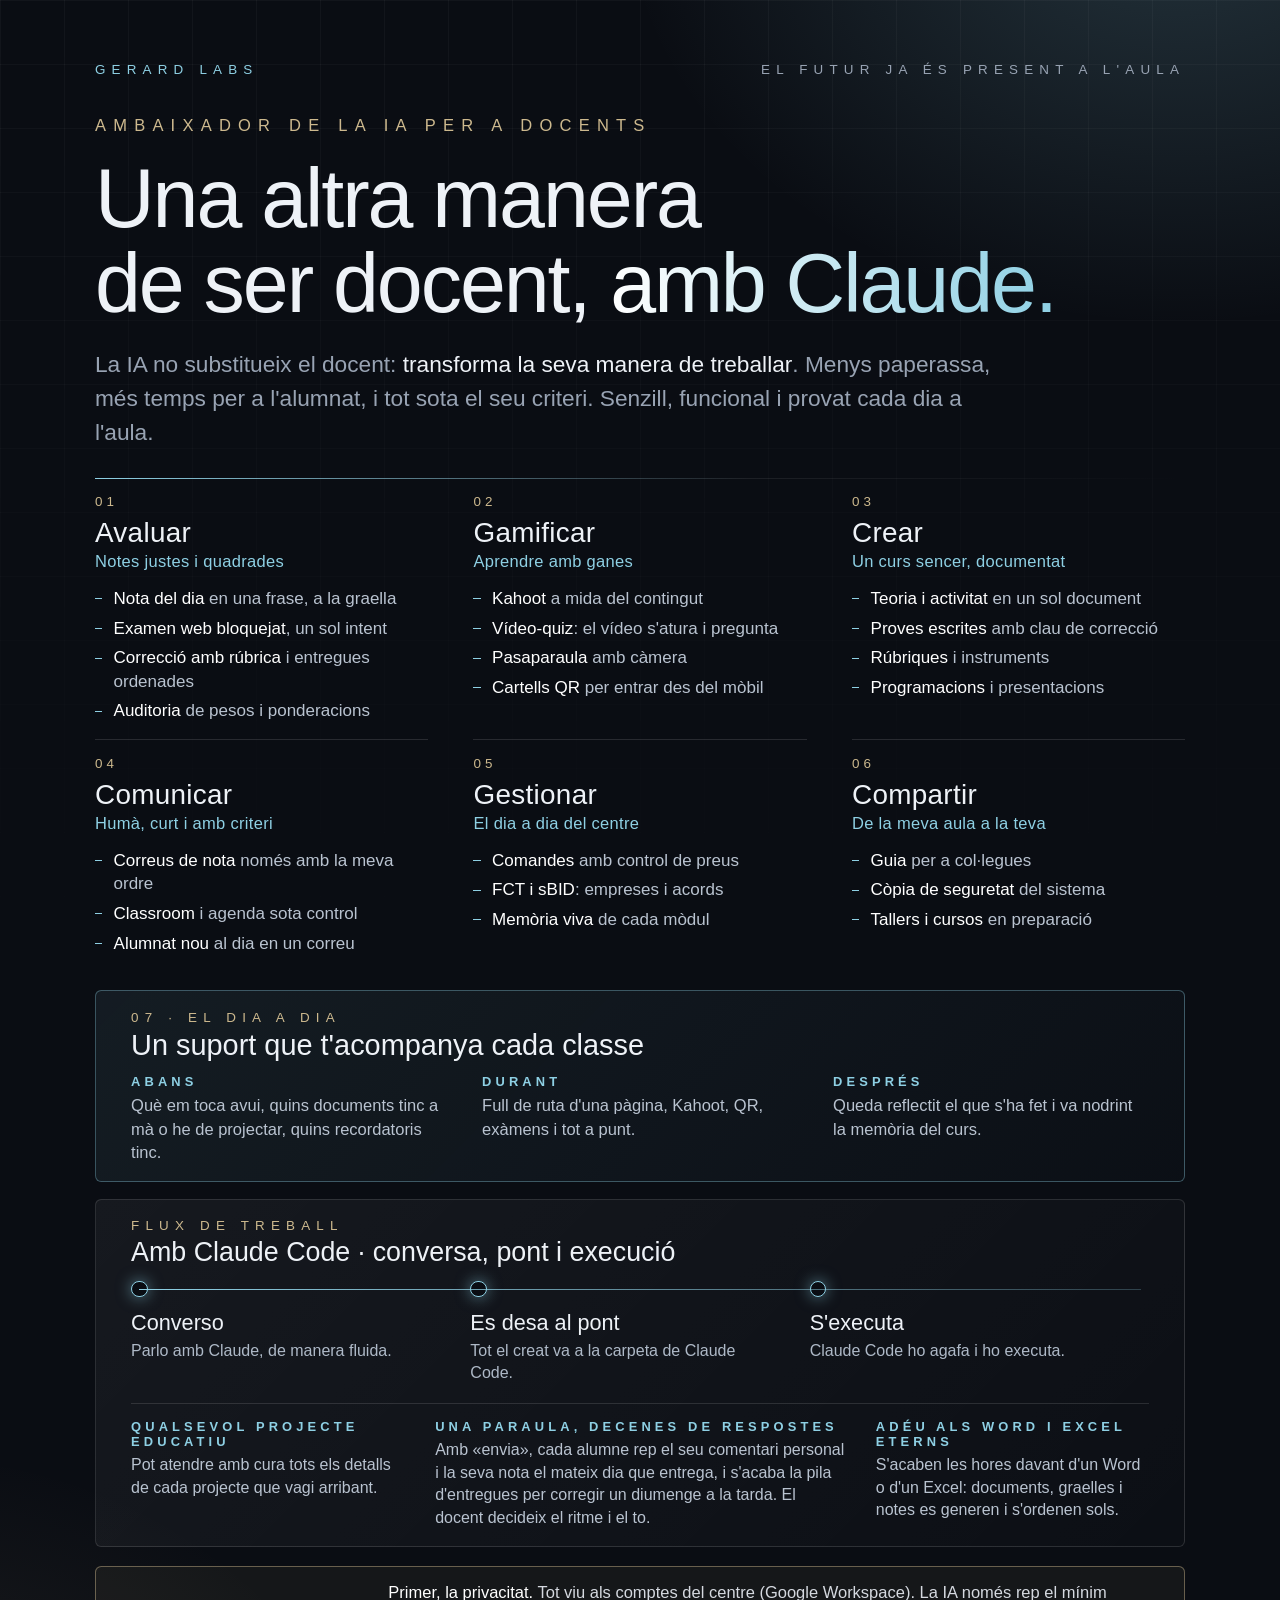
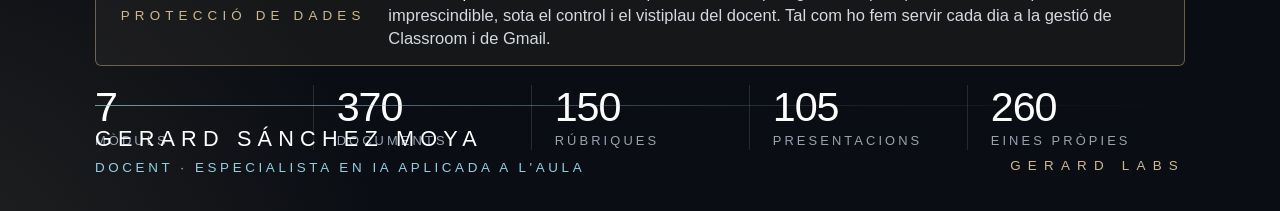
==== index.html @ bd9f5e01 "Add files via upload" ====
<!doctype html>
<html lang="ca"><head><meta charset="utf-8"><meta name="viewport" content="width=device-width,initial-scale=1">
<meta name="description" content="Eines d'IA senzilles, funcionals i provades cada dia a l'aula: avaluar, gamificar, crear i comunicar amb criteri. Gerard Sánchez Moya · Gerard Labs.">
<meta property="og:type" content="website">
<meta property="og:title" content="Una altra manera de ser docent, amb Claude">
<meta property="og:description" content="Eines d'IA senzilles, funcionals i provades cada dia a l'aula: avaluar, gamificar, crear i comunicar amb criteri. Gerard Sánchez Moya · Gerard Labs.">
<meta property="og:image" content="https://gsanch2igb.github.io/docentia/poster_preview.jpg">
<meta property="og:image:width" content="1200"><meta property="og:image:height" content="630">
<meta property="og:url" content="https://gsanch2igb.github.io/docentia/">
<meta name="twitter:card" content="summary_large_image">
<title>Gerard Labs · Una altra manera de ser docent, amb Claude</title>
<style>
@page{size:1240px 1754px;margin:0}
html{-webkit-print-color-adjust:exact;print-color-adjust:exact}
:root{--bg:#0A0D13;--ink:#EEF2F7;--muted:#98A3B3;--ice:#8ED0E4;--gold:#CDB98E;--line:rgba(255,255,255,.12)}
*{box-sizing:border-box;margin:0;padding:0}
body{width:1240px;height:1754px;overflow:hidden;position:relative;color:var(--ink);font-family:"Segoe UI Light","Segoe UI",Arial,sans-serif;font-weight:300;
background:
 radial-gradient(900px 700px at 92% -6%,rgba(142,208,228,.20),transparent 60%),
 radial-gradient(800px 700px at -8% 104%,rgba(205,185,142,.13),transparent 60%),
 var(--bg)}
.grid{position:absolute;inset:0;background-image:linear-gradient(rgba(255,255,255,.035) 1px,transparent 1px),linear-gradient(90deg,rgba(255,255,255,.035) 1px,transparent 1px);background-size:62px 62px;
 -webkit-mask-image:linear-gradient(180deg,#000 0,transparent 55%);mask-image:linear-gradient(180deg,#000 0,transparent 55%)}
.page{position:relative;padding:60px 92px 0}
.top{display:flex;justify-content:space-between;align-items:center;font-size:13px;letter-spacing:6px;text-transform:uppercase;color:var(--muted);font-weight:400}
.top span:first-child{color:var(--ice)}
.hero{margin-top:38px}
.eyebrow{font-size:16px;letter-spacing:7px;text-transform:uppercase;color:var(--gold);font-weight:400}
h1{font-size:80px;line-height:1.03;font-weight:200;letter-spacing:-2px;margin-top:20px}
h1 b{font-weight:300;background:linear-gradient(90deg,#fff,var(--ice));-webkit-background-clip:text;background-clip:text;color:transparent}
.claim{margin-top:20px;font-size:22px;color:var(--muted);max-width:900px;line-height:1.5}
.claim em{color:var(--ink);font-style:normal;font-weight:400}
.hair{height:1px;margin:28px 0 0;background:linear-gradient(90deg,var(--ice),rgba(255,255,255,.08) 60%,transparent)}
.cols{display:grid;grid-template-columns:repeat(3,1fr);column-gap:44px}
.cap{padding:15px 0 13px;border-bottom:1px solid var(--line)}
.cap .n{font-size:13px;letter-spacing:4px;color:var(--gold);font-weight:400}
.cap h2{font-size:27px;font-weight:400;margin-top:8px;letter-spacing:.3px}
.cap .l{font-size:16px;color:var(--ice);margin-top:3px;font-weight:400;letter-spacing:.3px}
.cap ul{list-style:none;margin-top:12px}
.cap li{font-size:16.5px;line-height:1.38;color:#B9C3D0;padding:3px 0 3px 18px;position:relative}
.cap li::before{content:"";position:absolute;left:0;top:14px;width:7px;height:1px;background:var(--ice)}
.cap li b{font-weight:400;color:#fff}
.day{margin-top:18px;padding:18px 34px 16px;border:1px solid rgba(142,208,228,.35);border-radius:6px;background:linear-gradient(135deg,rgba(142,208,228,.08),rgba(142,208,228,.015))}
.day .k{font-size:13px;letter-spacing:6px;text-transform:uppercase;color:var(--gold);font-weight:400}
.day h3{font-size:28px;font-weight:300;margin:4px 0 12px}
.day .row{display:grid;grid-template-columns:repeat(3,1fr);gap:34px}
.day .c b{display:block;font-size:12.5px;letter-spacing:4px;text-transform:uppercase;color:var(--ice);font-weight:600;margin-bottom:5px}
.day .c p{font-size:16px;line-height:1.42;color:#B9C3D0}
.flow{margin-top:16px;padding:18px 34px 16px;border:1px solid var(--line);border-radius:6px;background:linear-gradient(135deg,rgba(255,255,255,.05),rgba(255,255,255,.012))}
.flow .k{font-size:13px;letter-spacing:6px;text-transform:uppercase;color:var(--gold);font-weight:400}
.flow h3{font-size:26px;font-weight:300;margin:4px 0 12px}
.steps{display:grid;grid-template-columns:repeat(3,1fr);position:relative}
.steps::before{content:"";position:absolute;left:8px;right:8px;top:8px;height:1px;background:linear-gradient(90deg,var(--ice),rgba(142,208,228,.25))}
.st{padding-right:28px}
.st i{display:block;width:16px;height:16px;border-radius:50%;background:var(--bg);border:1.5px solid var(--ice);box-shadow:0 0 14px rgba(142,208,228,.6)}
.st b{display:block;font-size:21px;font-weight:400;margin:12px 0 4px}
.st p{font-size:15.5px;line-height:1.4;color:#AEB9C7}
.two{display:grid;grid-template-columns:1fr 1.5fr 1fr;gap:30px;margin-top:18px;padding-top:14px;border-top:1px solid var(--line)}.two b{display:block;font-size:12.5px;letter-spacing:4px;text-transform:uppercase;color:var(--ice);font-weight:600;margin-bottom:5px}.two p{font-size:15.5px;line-height:1.42;color:#B9C3D0}
.priv{margin-top:18px;display:flex;align-items:center;gap:22px;padding:14px 24px;border:1px solid rgba(205,185,142,.45);border-radius:6px;background:rgba(205,185,142,.06)}
.priv .k{font-size:13px;letter-spacing:5px;text-transform:uppercase;color:var(--gold);font-weight:400;white-space:nowrap}
.priv p{font-size:16px;line-height:1.4;color:#D5D9E0}.priv p b{font-weight:400;color:#fff}
.stats{display:grid;grid-template-columns:repeat(5,1fr);margin-top:18px}
.stats div{border-left:1px solid var(--line);padding:2px 0 2px 22px}
.stats div:first-child{border-left:0;padding-left:0}
.stats b{display:block;font-size:40px;font-weight:200;letter-spacing:-1px;color:#fff;line-height:1}
.stats span{display:block;margin-top:5px;font-size:12.5px;letter-spacing:3px;text-transform:uppercase;color:var(--muted);font-weight:400}
.disc{position:absolute;left:92px;right:92px;bottom:58px;text-align:center;font-size:18px;letter-spacing:1.2px;color:#C9D3DF;font-weight:300;font-style:italic;font-family:Georgia,"Times New Roman",serif}
.sig{position:absolute;left:92px;right:92px;bottom:34px;display:flex;justify-content:space-between;align-items:flex-end;padding-top:20px;border-top:1px solid transparent;border-image:linear-gradient(90deg,rgba(142,208,228,.7),rgba(255,255,255,.07) 70%,transparent) 1}
.sig .who b{display:block;font-size:21px;font-weight:300;letter-spacing:6px;text-transform:uppercase;color:#fff}
.sig .who span{display:block;margin-top:8px;font-size:13px;letter-spacing:3.5px;text-transform:uppercase;color:var(--ice);font-weight:400}
.sig .mark{font-size:13px;letter-spacing:7px;text-transform:uppercase;color:var(--gold);font-weight:400;padding-bottom:2px}
.foot{display:none;position:absolute;left:92px;right:92px;bottom:24px;display:flex;justify-content:space-between;font-size:12.5px;letter-spacing:4px;text-transform:uppercase;color:#6F7A89;font-weight:400}
@media print{h1 b{background:none !important;-webkit-text-fill-color:#BFE3F0;color:#BFE3F0}}
html{background:#0A0D13;overflow-x:hidden}
body{margin:0 auto}
/* MOBILE-RESPONSIVE */
@media (max-width:900px){
 body{width:auto;height:auto;overflow:visible}
 .page{padding:26px 22px 8px}
 .top{font-size:10px;letter-spacing:3px;flex-wrap:wrap;gap:6px}
 .hero{margin-top:26px}
 .eyebrow{font-size:11px;letter-spacing:4px}
 h1{font-size:40px;letter-spacing:-1px;margin-top:12px}
 .claim{font-size:17px;margin-top:14px}
 .hair{margin-top:22px}
 .cols{grid-template-columns:1fr}
 .cap{border-bottom:1px solid var(--line) !important;padding:18px 0 14px}
 .cap h2{font-size:24px}.cap li{font-size:16px}.cap .l{font-size:15px}
 .day,.flow{padding:18px 18px}
 .day .row{grid-template-columns:1fr;gap:14px}
 .day .c p,.st p,.two p{font-size:15px}
 .steps{grid-template-columns:1fr;gap:16px}.steps::before{display:none}
 .st{padding-right:0}
 .two{grid-template-columns:1fr;gap:16px}
 .priv{flex-direction:column;align-items:flex-start;gap:8px}
 .priv p{font-size:15px}
 .stats{grid-template-columns:repeat(2,1fr);row-gap:16px}
 .stats div:nth-child(odd){border-left:0;padding-left:0}
 .stats div:nth-child(5){grid-column:1 / -1;border-left:0;padding-left:0}
 .sig{position:static;margin:26px 22px 30px;flex-direction:column;align-items:flex-start;gap:14px}
 .sig .who b{font-size:17px;letter-spacing:4px}
 .sig .who span{font-size:11px;letter-spacing:2px}
 .disc{display:none}
}
</style></head><body>
<div class="grid"></div>
<div class="page">
  <div class="top"><span>Gerard Labs</span><span>El futur ja és present a l'aula</span></div>

  <div class="hero">
    <div class="eyebrow">Ambaixador de la IA per a docents</div>
    <h1>Una altra manera<br>de ser docent, <b>amb Claude.</b></h1>
    <div class="claim">La IA no substitueix el docent: <em>transforma la seva manera de treballar</em>. Menys paperassa, més temps per a l'alumnat, i tot sota el seu criteri. Senzill, funcional i provat cada dia a l'aula.</div>
  </div>
  <div class="hair"></div>

  <div class="cols">
    <div class="cap"><div class="n">01</div><h2>Avaluar</h2><div class="l">Notes justes i quadrades</div>
      <ul><li><b>Nota del dia</b> en una frase, a la graella</li>
      <li><b>Examen web bloquejat</b>, un sol intent</li>
      <li><b>Correcció amb rúbrica</b> i entregues ordenades</li>
      <li><b>Auditoria</b> de pesos i ponderacions</li></ul></div>
    <div class="cap"><div class="n">02</div><h2>Gamificar</h2><div class="l">Aprendre amb ganes</div>
      <ul><li><b>Kahoot</b> a mida del contingut</li>
      <li><b>Vídeo-quiz</b>: el vídeo s'atura i pregunta</li>
      <li><b>Pasaparaula</b> amb càmera</li>
      <li><b>Cartells QR</b> per entrar des del mòbil</li></ul></div>
    <div class="cap"><div class="n">03</div><h2>Crear</h2><div class="l">Un curs sencer, documentat</div>
      <ul><li><b>Teoria i activitat</b> en un sol document</li>
      <li><b>Proves escrites</b> amb clau de correcció</li>
      <li><b>Rúbriques</b> i instruments</li>
      <li><b>Programacions</b> i presentacions</li></ul></div>
    <div class="cap" style="border-bottom:0"><div class="n">04</div><h2>Comunicar</h2><div class="l">Humà, curt i amb criteri</div>
      <ul><li><b>Correus de nota</b> només amb la meva ordre</li>
      <li><b>Classroom</b> i agenda sota control</li>
      <li><b>Alumnat nou</b> al dia en un correu</li></ul></div>
    <div class="cap" style="border-bottom:0"><div class="n">05</div><h2>Gestionar</h2><div class="l">El dia a dia del centre</div>
      <ul><li><b>Comandes</b> amb control de preus</li>
      <li><b>FCT i sBID</b>: empreses i acords</li>
      <li><b>Memòria viva</b> de cada mòdul</li></ul></div>
    <div class="cap" style="border-bottom:0"><div class="n">06</div><h2>Compartir</h2><div class="l">De la meva aula a la teva</div>
      <ul><li><b>Guia</b> per a col·legues</li>
      <li><b>Còpia de seguretat</b> del sistema</li>
      <li><b>Tallers i cursos</b> en preparació</li></ul></div>
  </div>

  <div class="day">
    <div class="k">07 · El dia a dia</div>
    <h3>Un suport que t'acompanya cada classe</h3>
    <div class="row">
      <div class="c"><b>Abans</b><p>Què em toca avui, quins documents tinc a mà o he de projectar, quins recordatoris tinc.</p></div>
      <div class="c"><b>Durant</b><p>Full de ruta d'una pàgina, Kahoot, QR, exàmens i tot a punt.</p></div>
      <div class="c"><b>Després</b><p>Queda reflectit el que s'ha fet i va nodrint la memòria del curs.</p></div>
    </div>
  </div>

  <div class="flow">
    <div class="k">Flux de treball</div>
    <h3>Amb Claude Code · conversa, pont i execució</h3>
    <div class="steps">
      <div class="st"><i></i><b>Converso</b><p>Parlo amb Claude, de manera fluida.</p></div>
      <div class="st"><i></i><b>Es desa al pont</b><p>Tot el creat va a la carpeta de Claude Code.</p></div>
      <div class="st"><i></i><b>S'executa</b><p>Claude Code ho agafa i ho executa.</p></div>
    </div>
    <div class="two">
      <div><b>Qualsevol projecte educatiu</b><p>Pot atendre amb cura tots els detalls de cada projecte que vagi arribant.</p></div>
      <div><b>Una paraula, decenes de respostes</b><p>Amb «envia», cada alumne rep el seu comentari personal i la seva nota el mateix dia que entrega, i s'acaba la pila d'entregues per corregir un diumenge a la tarda. El docent decideix el ritme i el to.</p></div>
      <div><b>Adéu als Word i Excel eterns</b><p>S'acaben les hores davant d'un Word o d'un Excel: documents, graelles i notes es generen i s'ordenen sols.</p></div>
    </div>
  </div>

  <div class="priv"><span class="k">Protecció de dades</span><p><b>Primer, la privacitat.</b> Tot viu als comptes del centre (Google Workspace). La IA només rep el mínim imprescindible, sota el control i el vistiplau del docent. Tal com ho fem servir cada dia a la gestió de Classroom i de Gmail.</p></div>

  <div class="stats">
    <div><b>7</b><span>mòduls</span></div>
    <div><b>370</b><span>documents</span></div>
    <div><b>150</b><span>rúbriques</span></div>
    <div><b>105</b><span>presentacions</span></div>
    <div><b>260</b><span>eines pròpies</span></div>
  </div>
</div>
<div class="sig">
  <div class="who"><b>Gerard Sánchez Moya</b><span>Docent · Especialista en IA aplicada a l'aula</span></div>
  <div class="mark">Gerard Labs</div>
</div>
<script>
function fit(){document.documentElement.style.zoom=(window.innerWidth>=900?window.innerWidth/1240:1);}
fit();addEventListener('resize',fit);
</script>
</body></html>
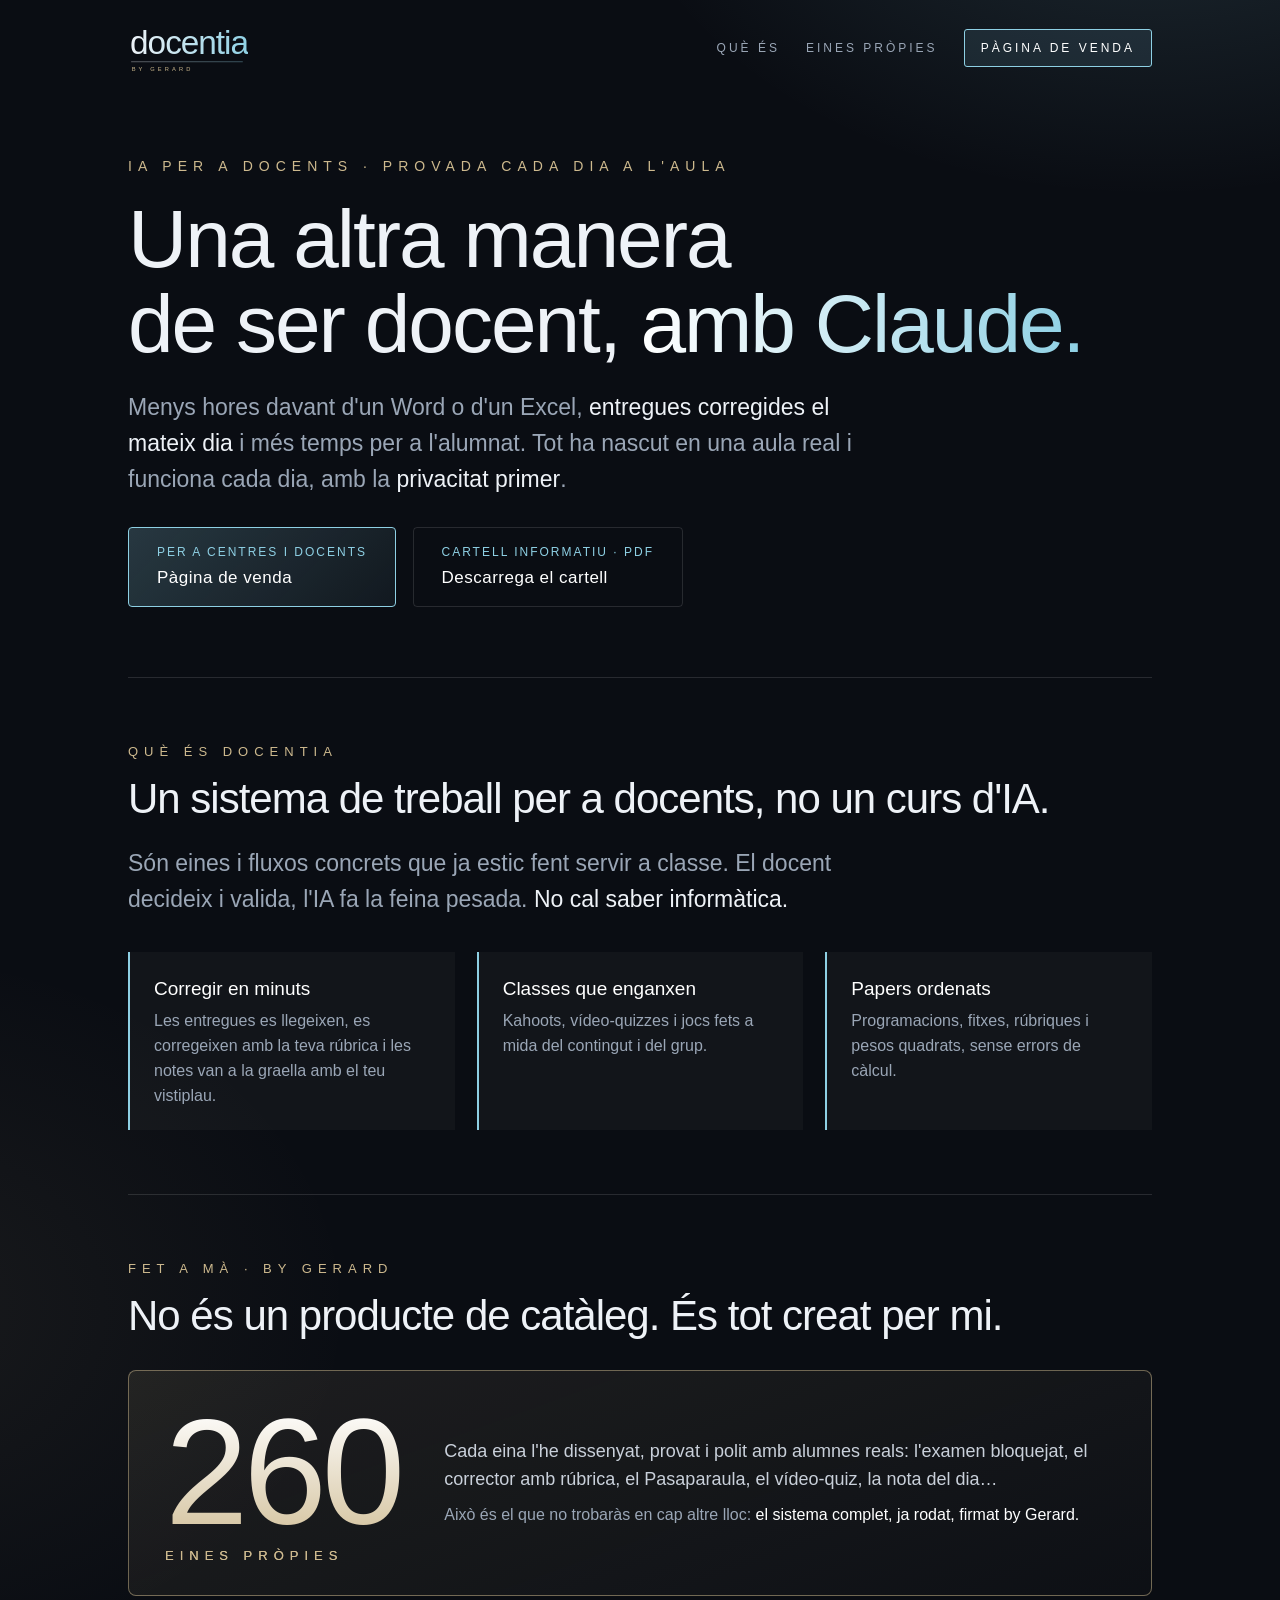
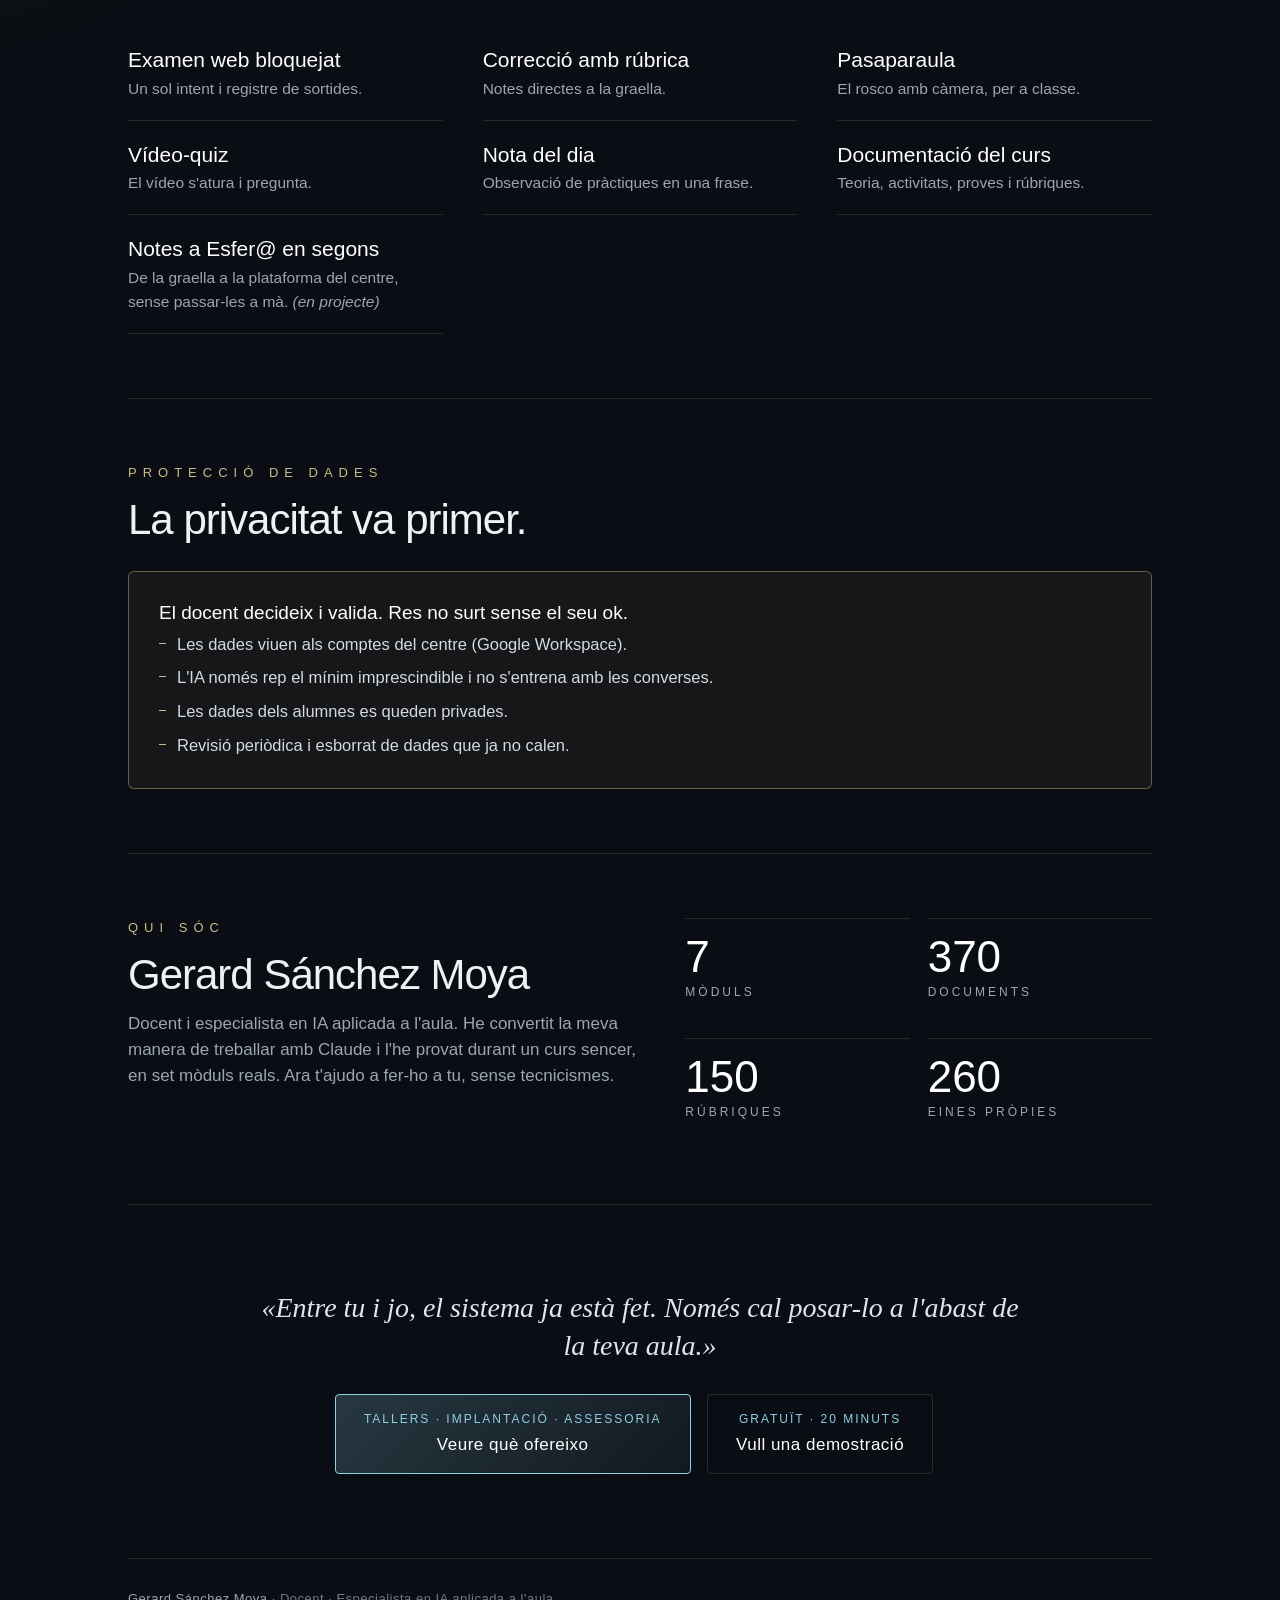
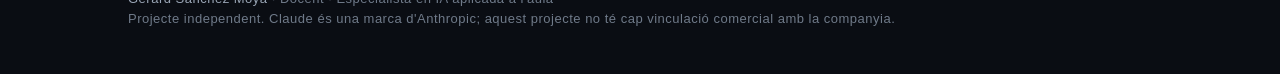
==== commit 3c5a229b: "Web Docentia: portada, pàgina de venda i cartell PDF" ====
--- a/index.html
+++ b/index.html
@@ -1,190 +1,111 @@
 <!doctype html>
-<html lang="ca"><head><meta charset="utf-8"><meta name="viewport" content="width=device-width,initial-scale=1">
-<meta name="description" content="Eines d'IA senzilles, funcionals i provades cada dia a l'aula: avaluar, gamificar, crear i comunicar amb criteri. Gerard Sánchez Moya · Gerard Labs.">
+<html lang="ca"><head><meta charset="utf-8">
+<meta name="viewport" content="width=device-width,initial-scale=1">
+<title>Docentia · Una altra manera de ser docent, amb Claude</title>
+<meta name="description" content="IA aplicada a l'aula, provada cada dia: correcció, exàmens, gamificació i documentació. Eines pròpies by Gerard.">
 <meta property="og:type" content="website">
-<meta property="og:title" content="Una altra manera de ser docent, amb Claude">
-<meta property="og:description" content="Eines d'IA senzilles, funcionals i provades cada dia a l'aula: avaluar, gamificar, crear i comunicar amb criteri. Gerard Sánchez Moya · Gerard Labs.">
+<meta property="og:title" content="Docentia · Una altra manera de ser docent, amb Claude">
+<meta property="og:description" content="IA aplicada a l'aula, provada cada dia. 260 eines pròpies by Gerard.">
 <meta property="og:image" content="https://gsanch2igb.github.io/docentia/poster_preview.jpg">
-<meta property="og:image:width" content="1200"><meta property="og:image:height" content="630">
 <meta property="og:url" content="https://gsanch2igb.github.io/docentia/">
 <meta name="twitter:card" content="summary_large_image">
-<title>Gerard Labs · Una altra manera de ser docent, amb Claude</title>
+<link rel="icon" href="favicon.svg" type="image/svg+xml">
+<link rel="stylesheet" href="estil.css">
 <style>
-@page{size:1240px 1754px;margin:0}
-html{-webkit-print-color-adjust:exact;print-color-adjust:exact}
-:root{--bg:#0A0D13;--ink:#EEF2F7;--muted:#98A3B3;--ice:#8ED0E4;--gold:#CDB98E;--line:rgba(255,255,255,.12)}
-*{box-sizing:border-box;margin:0;padding:0}
-body{width:1240px;height:1754px;overflow:hidden;position:relative;color:var(--ink);font-family:"Segoe UI Light","Segoe UI",Arial,sans-serif;font-weight:300;
-background:
- radial-gradient(900px 700px at 92% -6%,rgba(142,208,228,.20),transparent 60%),
- radial-gradient(800px 700px at -8% 104%,rgba(205,185,142,.13),transparent 60%),
- var(--bg)}
-.grid{position:absolute;inset:0;background-image:linear-gradient(rgba(255,255,255,.035) 1px,transparent 1px),linear-gradient(90deg,rgba(255,255,255,.035) 1px,transparent 1px);background-size:62px 62px;
- -webkit-mask-image:linear-gradient(180deg,#000 0,transparent 55%);mask-image:linear-gradient(180deg,#000 0,transparent 55%)}
-.page{position:relative;padding:60px 92px 0}
-.top{display:flex;justify-content:space-between;align-items:center;font-size:13px;letter-spacing:6px;text-transform:uppercase;color:var(--muted);font-weight:400}
-.top span:first-child{color:var(--ice)}
-.hero{margin-top:38px}
-.eyebrow{font-size:16px;letter-spacing:7px;text-transform:uppercase;color:var(--gold);font-weight:400}
-h1{font-size:80px;line-height:1.03;font-weight:200;letter-spacing:-2px;margin-top:20px}
-h1 b{font-weight:300;background:linear-gradient(90deg,#fff,var(--ice));-webkit-background-clip:text;background-clip:text;color:transparent}
-.claim{margin-top:20px;font-size:22px;color:var(--muted);max-width:900px;line-height:1.5}
-.claim em{color:var(--ink);font-style:normal;font-weight:400}
-.hair{height:1px;margin:28px 0 0;background:linear-gradient(90deg,var(--ice),rgba(255,255,255,.08) 60%,transparent)}
-.cols{display:grid;grid-template-columns:repeat(3,1fr);column-gap:44px}
-.cap{padding:15px 0 13px;border-bottom:1px solid var(--line)}
-.cap .n{font-size:13px;letter-spacing:4px;color:var(--gold);font-weight:400}
-.cap h2{font-size:27px;font-weight:400;margin-top:8px;letter-spacing:.3px}
-.cap .l{font-size:16px;color:var(--ice);margin-top:3px;font-weight:400;letter-spacing:.3px}
-.cap ul{list-style:none;margin-top:12px}
-.cap li{font-size:16.5px;line-height:1.38;color:#B9C3D0;padding:3px 0 3px 18px;position:relative}
-.cap li::before{content:"";position:absolute;left:0;top:14px;width:7px;height:1px;background:var(--ice)}
-.cap li b{font-weight:400;color:#fff}
-.day{margin-top:18px;padding:18px 34px 16px;border:1px solid rgba(142,208,228,.35);border-radius:6px;background:linear-gradient(135deg,rgba(142,208,228,.08),rgba(142,208,228,.015))}
-.day .k{font-size:13px;letter-spacing:6px;text-transform:uppercase;color:var(--gold);font-weight:400}
-.day h3{font-size:28px;font-weight:300;margin:4px 0 12px}
-.day .row{display:grid;grid-template-columns:repeat(3,1fr);gap:34px}
-.day .c b{display:block;font-size:12.5px;letter-spacing:4px;text-transform:uppercase;color:var(--ice);font-weight:600;margin-bottom:5px}
-.day .c p{font-size:16px;line-height:1.42;color:#B9C3D0}
-.flow{margin-top:16px;padding:18px 34px 16px;border:1px solid var(--line);border-radius:6px;background:linear-gradient(135deg,rgba(255,255,255,.05),rgba(255,255,255,.012))}
-.flow .k{font-size:13px;letter-spacing:6px;text-transform:uppercase;color:var(--gold);font-weight:400}
-.flow h3{font-size:26px;font-weight:300;margin:4px 0 12px}
-.steps{display:grid;grid-template-columns:repeat(3,1fr);position:relative}
-.steps::before{content:"";position:absolute;left:8px;right:8px;top:8px;height:1px;background:linear-gradient(90deg,var(--ice),rgba(142,208,228,.25))}
-.st{padding-right:28px}
-.st i{display:block;width:16px;height:16px;border-radius:50%;background:var(--bg);border:1.5px solid var(--ice);box-shadow:0 0 14px rgba(142,208,228,.6)}
-.st b{display:block;font-size:21px;font-weight:400;margin:12px 0 4px}
-.st p{font-size:15.5px;line-height:1.4;color:#AEB9C7}
-.two{display:grid;grid-template-columns:1fr 1.5fr 1fr;gap:30px;margin-top:18px;padding-top:14px;border-top:1px solid var(--line)}.two b{display:block;font-size:12.5px;letter-spacing:4px;text-transform:uppercase;color:var(--ice);font-weight:600;margin-bottom:5px}.two p{font-size:15.5px;line-height:1.42;color:#B9C3D0}
-.priv{margin-top:18px;display:flex;align-items:center;gap:22px;padding:14px 24px;border:1px solid rgba(205,185,142,.45);border-radius:6px;background:rgba(205,185,142,.06)}
-.priv .k{font-size:13px;letter-spacing:5px;text-transform:uppercase;color:var(--gold);font-weight:400;white-space:nowrap}
-.priv p{font-size:16px;line-height:1.4;color:#D5D9E0}.priv p b{font-weight:400;color:#fff}
-.stats{display:grid;grid-template-columns:repeat(5,1fr);margin-top:18px}
-.stats div{border-left:1px solid var(--line);padding:2px 0 2px 22px}
-.stats div:first-child{border-left:0;padding-left:0}
-.stats b{display:block;font-size:40px;font-weight:200;letter-spacing:-1px;color:#fff;line-height:1}
-.stats span{display:block;margin-top:5px;font-size:12.5px;letter-spacing:3px;text-transform:uppercase;color:var(--muted);font-weight:400}
-.disc{position:absolute;left:92px;right:92px;bottom:58px;text-align:center;font-size:18px;letter-spacing:1.2px;color:#C9D3DF;font-weight:300;font-style:italic;font-family:Georgia,"Times New Roman",serif}
-.sig{position:absolute;left:92px;right:92px;bottom:34px;display:flex;justify-content:space-between;align-items:flex-end;padding-top:20px;border-top:1px solid transparent;border-image:linear-gradient(90deg,rgba(142,208,228,.7),rgba(255,255,255,.07) 70%,transparent) 1}
-.sig .who b{display:block;font-size:21px;font-weight:300;letter-spacing:6px;text-transform:uppercase;color:#fff}
-.sig .who span{display:block;margin-top:8px;font-size:13px;letter-spacing:3.5px;text-transform:uppercase;color:var(--ice);font-weight:400}
-.sig .mark{font-size:13px;letter-spacing:7px;text-transform:uppercase;color:var(--gold);font-weight:400;padding-bottom:2px}
-.foot{display:none;position:absolute;left:92px;right:92px;bottom:24px;display:flex;justify-content:space-between;font-size:12.5px;letter-spacing:4px;text-transform:uppercase;color:#6F7A89;font-weight:400}
-@media print{h1 b{background:none !important;-webkit-text-fill-color:#BFE3F0;color:#BFE3F0}}
-html{background:#0A0D13;overflow-x:hidden}
-body{margin:0 auto}
-/* MOBILE-RESPONSIVE */
-@media (max-width:900px){
- body{width:auto;height:auto;overflow:visible}
- .page{padding:26px 22px 8px}
- .top{font-size:10px;letter-spacing:3px;flex-wrap:wrap;gap:6px}
- .hero{margin-top:26px}
- .eyebrow{font-size:11px;letter-spacing:4px}
- h1{font-size:40px;letter-spacing:-1px;margin-top:12px}
- .claim{font-size:17px;margin-top:14px}
- .hair{margin-top:22px}
- .cols{grid-template-columns:1fr}
- .cap{border-bottom:1px solid var(--line) !important;padding:18px 0 14px}
- .cap h2{font-size:24px}.cap li{font-size:16px}.cap .l{font-size:15px}
- .day,.flow{padding:18px 18px}
- .day .row{grid-template-columns:1fr;gap:14px}
- .day .c p,.st p,.two p{font-size:15px}
- .steps{grid-template-columns:1fr;gap:16px}.steps::before{display:none}
- .st{padding-right:0}
- .two{grid-template-columns:1fr;gap:16px}
- .priv{flex-direction:column;align-items:flex-start;gap:8px}
- .priv p{font-size:15px}
- .stats{grid-template-columns:repeat(2,1fr);row-gap:16px}
- .stats div:nth-child(odd){border-left:0;padding-left:0}
- .stats div:nth-child(5){grid-column:1 / -1;border-left:0;padding-left:0}
- .sig{position:static;margin:26px 22px 30px;flex-direction:column;align-items:flex-start;gap:14px}
- .sig .who b{font-size:17px;letter-spacing:4px}
- .sig .who span{font-size:11px;letter-spacing:2px}
- .disc{display:none}
-}
+.mark{display:inline-block;margin-top:18px;font-size:12px;letter-spacing:5px;color:var(--gold);text-transform:uppercase;border:1px solid rgba(205,185,142,.5);padding:6px 12px;border-radius:2px}
+.own{display:grid;grid-template-columns:auto 1fr;gap:44px;align-items:center;padding:34px 36px;border:1px solid rgba(205,185,142,.5);border-radius:8px;background:linear-gradient(160deg,rgba(205,185,142,.10),rgba(205,185,142,.02));margin-top:30px}
+.own .num{font-size:clamp(84px,14vw,150px);font-weight:200;line-height:.9;letter-spacing:-5px;background:linear-gradient(180deg,#fff,var(--gold));-webkit-background-clip:text;background-clip:text;color:transparent}
+.own .num small{display:block;font-size:13px;letter-spacing:6px;color:var(--gold);-webkit-text-fill-color:var(--gold);margin-top:10px;font-weight:400;text-transform:uppercase}
+.own p{color:#C9D0DA;font-size:18px}
+.own p+p{margin-top:10px;color:var(--muted);font-size:16px}
+@media(max-width:860px){.own{grid-template-columns:1fr;gap:18px;padding:26px 22px}}
 </style></head><body>
-<div class="grid"></div>
-<div class="page">
-  <div class="top"><span>Gerard Labs</span><span>El futur ja és present a l'aula</span></div>
+<div class="wrap">
+  <nav>
+    <a class="brand" href="index.html"><img src="logo.svg" alt="docentia by Gerard"></a>
+    <div class="links"><a href="#que">Què és</a><a href="#propi">Eines pròpies</a><a class="btn" href="venda.html">Pàgina de venda</a></div>
+  </nav>
 
-  <div class="hero">
-    <div class="eyebrow">Ambaixador de la IA per a docents</div>
+  <header class="hero">
+    <div class="eyebrow">IA per a docents · provada cada dia a l'aula</div>
     <h1>Una altra manera<br>de ser docent, <b>amb Claude.</b></h1>
-    <div class="claim">La IA no substitueix el docent: <em>transforma la seva manera de treballar</em>. Menys paperassa, més temps per a l'alumnat, i tot sota el seu criteri. Senzill, funcional i provat cada dia a l'aula.</div>
-  </div>
-  <div class="hair"></div>
+    <p class="lead">Menys hores davant d'un Word o d'un Excel, <em>entregues corregides el mateix dia</em> i més temps per a l'alumnat. Tot ha nascut en una aula real i funciona cada dia, amb la <em>privacitat primer</em>.</p>
+    <a class="cta" href="venda.html"><small>Per a centres i docents</small>Pàgina de venda</a>
+    <a class="cta ghost" href="cartell_docentia.pdf" download><small>Cartell informatiu · PDF</small>Descarrega el cartell</a>
+  </header>
 
-  <div class="cols">
-    <div class="cap"><div class="n">01</div><h2>Avaluar</h2><div class="l">Notes justes i quadrades</div>
-      <ul><li><b>Nota del dia</b> en una frase, a la graella</li>
-      <li><b>Examen web bloquejat</b>, un sol intent</li>
-      <li><b>Correcció amb rúbrica</b> i entregues ordenades</li>
-      <li><b>Auditoria</b> de pesos i ponderacions</li></ul></div>
-    <div class="cap"><div class="n">02</div><h2>Gamificar</h2><div class="l">Aprendre amb ganes</div>
-      <ul><li><b>Kahoot</b> a mida del contingut</li>
-      <li><b>Vídeo-quiz</b>: el vídeo s'atura i pregunta</li>
-      <li><b>Pasaparaula</b> amb càmera</li>
-      <li><b>Cartells QR</b> per entrar des del mòbil</li></ul></div>
-    <div class="cap"><div class="n">03</div><h2>Crear</h2><div class="l">Un curs sencer, documentat</div>
-      <ul><li><b>Teoria i activitat</b> en un sol document</li>
-      <li><b>Proves escrites</b> amb clau de correcció</li>
-      <li><b>Rúbriques</b> i instruments</li>
-      <li><b>Programacions</b> i presentacions</li></ul></div>
-    <div class="cap" style="border-bottom:0"><div class="n">04</div><h2>Comunicar</h2><div class="l">Humà, curt i amb criteri</div>
-      <ul><li><b>Correus de nota</b> només amb la meva ordre</li>
-      <li><b>Classroom</b> i agenda sota control</li>
-      <li><b>Alumnat nou</b> al dia en un correu</li></ul></div>
-    <div class="cap" style="border-bottom:0"><div class="n">05</div><h2>Gestionar</h2><div class="l">El dia a dia del centre</div>
-      <ul><li><b>Comandes</b> amb control de preus</li>
-      <li><b>FCT i sBID</b>: empreses i acords</li>
-      <li><b>Memòria viva</b> de cada mòdul</li></ul></div>
-    <div class="cap" style="border-bottom:0"><div class="n">06</div><h2>Compartir</h2><div class="l">De la meva aula a la teva</div>
-      <ul><li><b>Guia</b> per a col·legues</li>
-      <li><b>Còpia de seguretat</b> del sistema</li>
-      <li><b>Tallers i cursos</b> en preparació</li></ul></div>
-  </div>
+  <section id="que">
+    <div class="k">Què és Docentia</div>
+    <h2>Un sistema de treball per a docents, no un curs d'IA.</h2>
+    <p class="lead">Són eines i fluxos concrets que ja estic fent servir a classe. El docent decideix i valida, l'IA fa la feina pesada. <em>No cal saber informàtica.</em></p>
+    <div class="grid3">
+      <div class="box"><b>Corregir en minuts</b><p>Les entregues es llegeixen, es corregeixen amb la teva rúbrica i les notes van a la graella amb el teu vistiplau.</p></div>
+      <div class="box"><b>Classes que enganxen</b><p>Kahoots, vídeo-quizzes i jocs fets a mida del contingut i del grup.</p></div>
+      <div class="box"><b>Papers ordenats</b><p>Programacions, fitxes, rúbriques i pesos quadrats, sense errors de càlcul.</p></div>
+    </div>
+  </section>
 
-  <div class="day">
-    <div class="k">07 · El dia a dia</div>
-    <h3>Un suport que t'acompanya cada classe</h3>
-    <div class="row">
-      <div class="c"><b>Abans</b><p>Què em toca avui, quins documents tinc a mà o he de projectar, quins recordatoris tinc.</p></div>
-      <div class="c"><b>Durant</b><p>Full de ruta d'una pàgina, Kahoot, QR, exàmens i tot a punt.</p></div>
-      <div class="c"><b>Després</b><p>Queda reflectit el que s'ha fet i va nodrint la memòria del curs.</p></div>
+  <section id="propi">
+    <div class="k">Fet a mà · by Gerard</div>
+    <h2>No és un producte de catàleg. És tot creat per mi.</h2>
+    <div class="own">
+      <div class="num">260<small>eines pròpies</small></div>
+      <div>
+        <p>Cada eina l'he dissenyat, provat i polit amb alumnes reals: l'examen bloquejat, el corrector amb rúbrica, el Pasaparaula, el vídeo-quiz, la nota del dia…</p>
+        <p>Això és el que no trobaràs en cap altre lloc: <b style="color:#fff;font-weight:400">el sistema complet, ja rodat, firmat by Gerard.</b></p>
+      </div>
     </div>
-  </div>
+    <div class="caps">
+      <div><b>Examen web bloquejat</b><span>Un sol intent i registre de sortides.</span></div>
+      <div><b>Correcció amb rúbrica</b><span>Notes directes a la graella.</span></div>
+      <div><b>Pasaparaula</b><span>El rosco amb càmera, per a classe.</span></div>
+      <div><b>Vídeo-quiz</b><span>El vídeo s'atura i pregunta.</span></div>
+      <div><b>Nota del dia</b><span>Observació de pràctiques en una frase.</span></div>
+      <div><b>Documentació del curs</b><span>Teoria, activitats, proves i rúbriques.</span></div>
+      <div><b>Notes a Esfer@ en segons</b><span>De la graella a la plataforma del centre, sense passar-les a mà. <i>(en projecte)</i></span></div>
+    </div>
+  </section>
 
-  <div class="flow">
-    <div class="k">Flux de treball</div>
-    <h3>Amb Claude Code · conversa, pont i execució</h3>
-    <div class="steps">
-      <div class="st"><i></i><b>Converso</b><p>Parlo amb Claude, de manera fluida.</p></div>
-      <div class="st"><i></i><b>Es desa al pont</b><p>Tot el creat va a la carpeta de Claude Code.</p></div>
-      <div class="st"><i></i><b>S'executa</b><p>Claude Code ho agafa i ho executa.</p></div>
+  <section>
+    <div class="k">Protecció de dades</div>
+    <h2>La privacitat va primer.</h2>
+    <div class="priv">
+      <p style="color:#fff;font-size:19px;font-weight:400">El docent decideix i valida. Res no surt sense el seu ok.</p>
+      <ul>
+        <li>Les dades viuen als comptes del centre (Google Workspace).</li>
+        <li>L'IA només rep el mínim imprescindible i no s'entrena amb les converses.</li>
+        <li>Les dades dels alumnes es queden privades.</li>
+        <li>Revisió periòdica i esborrat de dades que ja no calen.</li>
+      </ul>
     </div>
-    <div class="two">
-      <div><b>Qualsevol projecte educatiu</b><p>Pot atendre amb cura tots els detalls de cada projecte que vagi arribant.</p></div>
-      <div><b>Una paraula, decenes de respostes</b><p>Amb «envia», cada alumne rep el seu comentari personal i la seva nota el mateix dia que entrega, i s'acaba la pila d'entregues per corregir un diumenge a la tarda. El docent decideix el ritme i el to.</p></div>
-      <div><b>Adéu als Word i Excel eterns</b><p>S'acaben les hores davant d'un Word o d'un Excel: documents, graelles i notes es generen i s'ordenen sols.</p></div>
+  </section>
+
+  <section>
+    <div class="me">
+      <div>
+        <div class="k">Qui sóc</div>
+        <h2>Gerard Sánchez Moya</h2>
+        <p>Docent i especialista en IA aplicada a l'aula. He convertit la meva manera de treballar amb Claude i l'he provat durant un curs sencer, en set mòduls reals. Ara t'ajudo a fer-ho a tu, sense tecnicismes.</p>
+      </div>
+      <div class="stats">
+        <div><b>7</b><span>mòduls</span></div>
+        <div><b>370</b><span>documents</span></div>
+        <div><b>150</b><span>rúbriques</span></div>
+        <div><b>260</b><span>eines pròpies</span></div>
+      </div>
     </div>
-  </div>
+  </section>
 
-  <div class="priv"><span class="k">Protecció de dades</span><p><b>Primer, la privacitat.</b> Tot viu als comptes del centre (Google Workspace). La IA només rep el mínim imprescindible, sota el control i el vistiplau del docent. Tal com ho fem servir cada dia a la gestió de Classroom i de Gmail.</p></div>
+  <section class="final">
+    <div class="lema">«Entre tu i jo, el sistema ja està fet. Només cal posar-lo a l'abast de la teva aula.»</div>
+    <a class="cta" href="venda.html"><small>Tallers · implantació · assessoria</small>Veure què ofereixo</a>
+    <a class="cta ghost" data-contact href="venda.html#contacte"><small>Gratuït · 20 minuts</small>Vull una demostració</a>
+  </section>
 
-  <div class="stats">
-    <div><b>7</b><span>mòduls</span></div>
-    <div><b>370</b><span>documents</span></div>
-    <div><b>150</b><span>rúbriques</span></div>
-    <div><b>105</b><span>presentacions</span></div>
-    <div><b>260</b><span>eines pròpies</span></div>
-  </div>
+  <footer>
+    <b>Gerard Sánchez Moya</b> · Docent · Especialista en IA aplicada a l'aula<br>
+    Projecte independent. Claude és una marca d'Anthropic; aquest projecte no té cap vinculació comercial amb la companyia.
+  </footer>
 </div>
-<div class="sig">
-  <div class="who"><b>Gerard Sánchez Moya</b><span>Docent · Especialista en IA aplicada a l'aula</span></div>
-  <div class="mark">Gerard Labs</div>
-</div>
-<script>
-function fit(){document.documentElement.style.zoom=(window.innerWidth>=900?window.innerWidth/1240:1);}
-fit();addEventListener('resize',fit);
-</script>
+<script src="contacte.js"></script>
 </body></html>
--- a/estil.css
+++ b/estil.css
@@ -0,0 +1,89 @@
+:root{--bg:#0A0D13;--bg2:#111826;--ink:#EEF2F7;--muted:#9AA6B6;--ice:#8ED0E4;--gold:#CDB98E;--line:rgba(255,255,255,.12)}
+*{box-sizing:border-box;margin:0;padding:0}
+html{scroll-behavior:smooth}
+body{background:var(--bg);color:var(--ink);font-family:"Segoe UI Light","Segoe UI","Helvetica Neue",Arial,sans-serif;font-weight:300;line-height:1.55;
+ background-image:radial-gradient(900px 600px at 90% -5%,rgba(142,208,228,.16),transparent 60%),radial-gradient(800px 600px at -10% 40%,rgba(205,185,142,.08),transparent 60%)}
+.wrap{max-width:1080px;margin:0 auto;padding:0 28px}
+a{color:inherit}
+/* navegació */
+nav{display:flex;justify-content:space-between;align-items:center;padding:22px 0}
+nav .brand img{height:52px;display:block}
+nav .links{display:flex;align-items:center;gap:26px;font-size:12px;letter-spacing:3px;text-transform:uppercase;font-weight:400}
+nav .links a{color:var(--muted);text-decoration:none}
+nav .links a:hover,nav .links a.on{color:#fff}
+nav .links a.btn{color:#fff;border:1px solid var(--ice);padding:9px 16px;border-radius:3px;background:rgba(142,208,228,.1)}
+nav .links a.btn:hover{background:rgba(142,208,228,.25)}
+/* tipografia */
+.eyebrow{font-size:14px;letter-spacing:6px;text-transform:uppercase;color:var(--gold);font-weight:400}
+h1{font-size:clamp(38px,7vw,82px);line-height:1.04;font-weight:200;letter-spacing:-2px;margin-top:18px}
+h1 b{font-weight:300;background:linear-gradient(90deg,#fff,var(--ice));-webkit-background-clip:text;background-clip:text;color:transparent}
+h2{font-size:clamp(28px,4vw,42px);font-weight:200;letter-spacing:-1px;line-height:1.1}
+.k{font-size:13px;letter-spacing:6px;text-transform:uppercase;color:var(--gold);font-weight:400;margin-bottom:14px}
+.lead{margin-top:24px;font-size:clamp(18px,2.4vw,23px);color:var(--muted);max-width:740px}
+.lead em{color:var(--ink);font-style:normal;font-weight:400}
+.hero{padding:60px 0 70px}
+section{padding:64px 0;border-top:1px solid var(--line)}
+/* botons */
+.cta{display:inline-block;margin-top:30px;margin-right:12px;padding:15px 28px;border:1px solid var(--ice);border-radius:4px;color:#fff;text-decoration:none;font-size:17px;font-weight:400;letter-spacing:.5px;background:linear-gradient(135deg,rgba(142,208,228,.22),rgba(142,208,228,.06));transition:.2s}
+.cta:hover{background:rgba(142,208,228,.3);transform:translateY(-1px)}
+.cta small{display:block;font-size:12px;letter-spacing:2px;color:var(--ice);text-transform:uppercase;margin-bottom:3px}
+.cta.ghost{border-color:var(--line);background:transparent}
+.cta.ghost:hover{border-color:var(--ice)}
+/* blocs */
+.grid3{display:grid;grid-template-columns:repeat(3,1fr);gap:22px;margin-top:34px}
+.grid2{display:grid;grid-template-columns:repeat(2,1fr);gap:26px;margin-top:30px}
+.box{padding:22px 24px;border-left:2px solid var(--ice);background:rgba(255,255,255,.03)}
+.box b{display:block;font-weight:400;color:#fff;font-size:19px;margin-bottom:6px}
+.box p{color:var(--muted);font-size:16px}
+.card{padding:28px 26px;border:1px solid var(--line);border-radius:6px;background:linear-gradient(160deg,rgba(255,255,255,.05),rgba(255,255,255,.012));display:flex;flex-direction:column}
+.card.hi{border-color:rgba(142,208,228,.6);background:linear-gradient(160deg,rgba(142,208,228,.13),rgba(142,208,228,.02))}
+.card .tag{font-size:11px;letter-spacing:4px;text-transform:uppercase;color:var(--gold);font-weight:600;margin-bottom:10px}
+.card h3{font-size:27px;font-weight:300;margin-bottom:6px}
+.card .for{color:var(--ice);font-size:15px;margin-bottom:14px}
+.card ul,.priv ul{list-style:none}
+.card ul{margin:6px 0 18px}
+.card li,.priv li{padding:4px 0 4px 18px;position:relative;color:#B9C3D0;font-size:16px}
+.card li::before,.priv li::before{content:"";position:absolute;left:0;top:15px;width:7px;height:1px;background:var(--ice)}
+.card .price{margin-top:auto;padding-top:14px;border-top:1px solid var(--line);font-size:14px;color:var(--muted)}
+.card .price b{color:#fff;font-weight:400}
+.caps{display:grid;grid-template-columns:repeat(3,1fr);gap:0 40px;margin-top:30px}
+.caps div{padding:18px 0;border-bottom:1px solid var(--line)}
+.caps b{display:block;font-weight:400;font-size:21px;color:#fff}
+.caps span{color:var(--muted);font-size:15.5px}
+.steps{display:grid;grid-template-columns:repeat(3,1fr);gap:28px;margin-top:34px;counter-reset:s}
+.steps div{counter-increment:s;padding-top:18px;border-top:1px solid var(--ice)}
+.steps div::before{content:"0" counter(s);display:block;color:var(--gold);letter-spacing:4px;font-size:13px;font-weight:400;margin-bottom:8px}
+.steps b{display:block;font-weight:400;font-size:21px;margin-bottom:4px}
+.steps p{color:var(--muted);font-size:16px}
+.priv{padding:26px 30px;border:1px solid rgba(205,185,142,.45);border-radius:6px;background:rgba(205,185,142,.06);margin-top:28px}
+.priv li::before{background:var(--gold)}
+.priv li{color:#D5D9E0;font-size:16.5px}
+.me{display:grid;grid-template-columns:1.1fr 1fr;gap:44px;align-items:start}
+.me p{color:var(--muted);font-size:17px;margin-top:12px}
+.stats{display:grid;grid-template-columns:1fr 1fr;gap:18px}
+.stats div{padding:16px 0;border-top:1px solid var(--line)}
+.stats b{display:block;font-size:44px;font-weight:200;color:#fff;line-height:1}
+.stats span{font-size:12px;letter-spacing:3px;text-transform:uppercase;color:var(--muted)}
+.final{text-align:center;padding:84px 0}
+.final h2{max-width:760px;margin:0 auto}
+.lema{font-family:Georgia,"Times New Roman",serif;font-style:italic;font-size:clamp(20px,2.6vw,28px);color:#DDE6F0;max-width:760px;margin:0 auto;text-align:center;line-height:1.35}
+footer{border-top:1px solid var(--line);padding:30px 0 44px;color:#6F7A89;font-size:13px;letter-spacing:.5px}
+footer b{color:var(--muted);font-weight:400}
+details{border-bottom:1px solid var(--line);padding:16px 0}
+summary{cursor:pointer;font-size:19px;font-weight:400;color:#fff;list-style:none}
+summary::after{content:"+";float:right;color:var(--ice)}
+details[open] summary::after{content:"–"}
+details p{color:var(--muted);margin-top:10px;font-size:16.5px}
+@media(max-width:860px){.grid3,.grid2,.caps,.steps,.me{grid-template-columns:1fr}.hero{padding:30px 0 46px}section{padding:46px 0}nav .links a:not(.btn){display:none}.final{padding:56px 0}.cta{display:block;margin-right:0}}
+@media(max-width:600px){
+ .wrap{padding:0 18px}
+ nav{padding:16px 0}
+ nav .brand img{height:42px}
+ nav .links{gap:0}
+ nav .links a.btn{font-size:10px;letter-spacing:1.5px;padding:8px 10px;white-space:nowrap}
+ .eyebrow{font-size:11px;letter-spacing:3px}
+ .k{font-size:11px;letter-spacing:4px}
+ h1{letter-spacing:-1px}
+ .lead{font-size:17px}
+ .own .num{letter-spacing:-3px}
+}
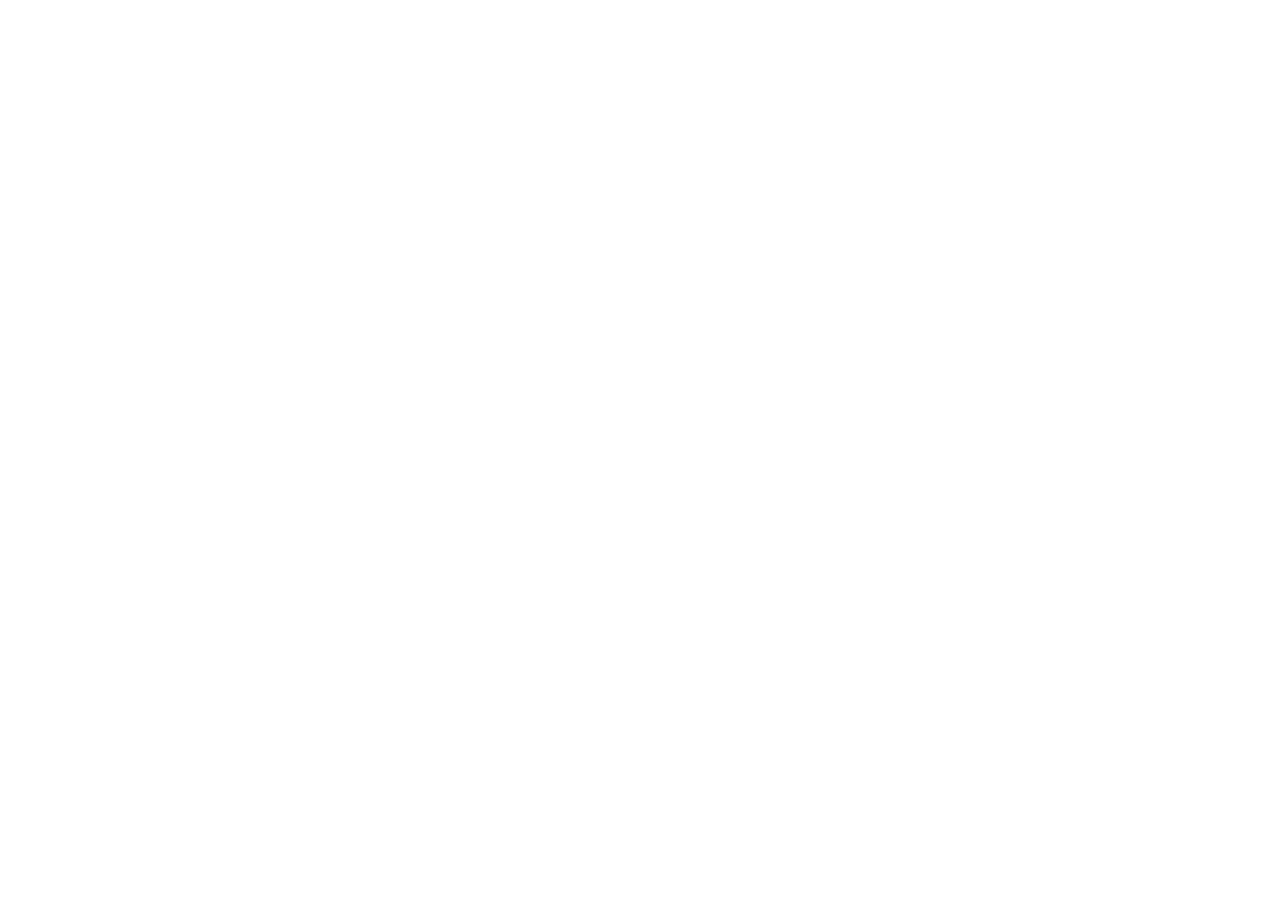
==== commit 3c468968: "Redirecció cap a la nova adreça de Docentia" ====
--- a/index.html
+++ b/index.html
@@ -1,111 +1 @@
-<!doctype html>
-<html lang="ca"><head><meta charset="utf-8">
-<meta name="viewport" content="width=device-width,initial-scale=1">
-<title>Docentia · Una altra manera de ser docent, amb Claude</title>
-<meta name="description" content="IA aplicada a l'aula, provada cada dia: correcció, exàmens, gamificació i documentació. Eines pròpies by Gerard.">
-<meta property="og:type" content="website">
-<meta property="og:title" content="Docentia · Una altra manera de ser docent, amb Claude">
-<meta property="og:description" content="IA aplicada a l'aula, provada cada dia. 260 eines pròpies by Gerard.">
-<meta property="og:image" content="https://gsanch2igb.github.io/docentia/poster_preview.jpg">
-<meta property="og:url" content="https://gsanch2igb.github.io/docentia/">
-<meta name="twitter:card" content="summary_large_image">
-<link rel="icon" href="favicon.svg" type="image/svg+xml">
-<link rel="stylesheet" href="estil.css">
-<style>
-.mark{display:inline-block;margin-top:18px;font-size:12px;letter-spacing:5px;color:var(--gold);text-transform:uppercase;border:1px solid rgba(205,185,142,.5);padding:6px 12px;border-radius:2px}
-.own{display:grid;grid-template-columns:auto 1fr;gap:44px;align-items:center;padding:34px 36px;border:1px solid rgba(205,185,142,.5);border-radius:8px;background:linear-gradient(160deg,rgba(205,185,142,.10),rgba(205,185,142,.02));margin-top:30px}
-.own .num{font-size:clamp(84px,14vw,150px);font-weight:200;line-height:.9;letter-spacing:-5px;background:linear-gradient(180deg,#fff,var(--gold));-webkit-background-clip:text;background-clip:text;color:transparent}
-.own .num small{display:block;font-size:13px;letter-spacing:6px;color:var(--gold);-webkit-text-fill-color:var(--gold);margin-top:10px;font-weight:400;text-transform:uppercase}
-.own p{color:#C9D0DA;font-size:18px}
-.own p+p{margin-top:10px;color:var(--muted);font-size:16px}
-@media(max-width:860px){.own{grid-template-columns:1fr;gap:18px;padding:26px 22px}}
-</style></head><body>
-<div class="wrap">
-  <nav>
-    <a class="brand" href="index.html"><img src="logo.svg" alt="docentia by Gerard"></a>
-    <div class="links"><a href="#que">Què és</a><a href="#propi">Eines pròpies</a><a class="btn" href="venda.html">Pàgina de venda</a></div>
-  </nav>
-
-  <header class="hero">
-    <div class="eyebrow">IA per a docents · provada cada dia a l'aula</div>
-    <h1>Una altra manera<br>de ser docent, <b>amb Claude.</b></h1>
-    <p class="lead">Menys hores davant d'un Word o d'un Excel, <em>entregues corregides el mateix dia</em> i més temps per a l'alumnat. Tot ha nascut en una aula real i funciona cada dia, amb la <em>privacitat primer</em>.</p>
-    <a class="cta" href="venda.html"><small>Per a centres i docents</small>Pàgina de venda</a>
-    <a class="cta ghost" href="cartell_docentia.pdf" download><small>Cartell informatiu · PDF</small>Descarrega el cartell</a>
-  </header>
-
-  <section id="que">
-    <div class="k">Què és Docentia</div>
-    <h2>Un sistema de treball per a docents, no un curs d'IA.</h2>
-    <p class="lead">Són eines i fluxos concrets que ja estic fent servir a classe. El docent decideix i valida, l'IA fa la feina pesada. <em>No cal saber informàtica.</em></p>
-    <div class="grid3">
-      <div class="box"><b>Corregir en minuts</b><p>Les entregues es llegeixen, es corregeixen amb la teva rúbrica i les notes van a la graella amb el teu vistiplau.</p></div>
-      <div class="box"><b>Classes que enganxen</b><p>Kahoots, vídeo-quizzes i jocs fets a mida del contingut i del grup.</p></div>
-      <div class="box"><b>Papers ordenats</b><p>Programacions, fitxes, rúbriques i pesos quadrats, sense errors de càlcul.</p></div>
-    </div>
-  </section>
-
-  <section id="propi">
-    <div class="k">Fet a mà · by Gerard</div>
-    <h2>No és un producte de catàleg. És tot creat per mi.</h2>
-    <div class="own">
-      <div class="num">260<small>eines pròpies</small></div>
-      <div>
-        <p>Cada eina l'he dissenyat, provat i polit amb alumnes reals: l'examen bloquejat, el corrector amb rúbrica, el Pasaparaula, el vídeo-quiz, la nota del dia…</p>
-        <p>Això és el que no trobaràs en cap altre lloc: <b style="color:#fff;font-weight:400">el sistema complet, ja rodat, firmat by Gerard.</b></p>
-      </div>
-    </div>
-    <div class="caps">
-      <div><b>Examen web bloquejat</b><span>Un sol intent i registre de sortides.</span></div>
-      <div><b>Correcció amb rúbrica</b><span>Notes directes a la graella.</span></div>
-      <div><b>Pasaparaula</b><span>El rosco amb càmera, per a classe.</span></div>
-      <div><b>Vídeo-quiz</b><span>El vídeo s'atura i pregunta.</span></div>
-      <div><b>Nota del dia</b><span>Observació de pràctiques en una frase.</span></div>
-      <div><b>Documentació del curs</b><span>Teoria, activitats, proves i rúbriques.</span></div>
-      <div><b>Notes a Esfer@ en segons</b><span>De la graella a la plataforma del centre, sense passar-les a mà. <i>(en projecte)</i></span></div>
-    </div>
-  </section>
-
-  <section>
-    <div class="k">Protecció de dades</div>
-    <h2>La privacitat va primer.</h2>
-    <div class="priv">
-      <p style="color:#fff;font-size:19px;font-weight:400">El docent decideix i valida. Res no surt sense el seu ok.</p>
-      <ul>
-        <li>Les dades viuen als comptes del centre (Google Workspace).</li>
-        <li>L'IA només rep el mínim imprescindible i no s'entrena amb les converses.</li>
-        <li>Les dades dels alumnes es queden privades.</li>
-        <li>Revisió periòdica i esborrat de dades que ja no calen.</li>
-      </ul>
-    </div>
-  </section>
-
-  <section>
-    <div class="me">
-      <div>
-        <div class="k">Qui sóc</div>
-        <h2>Gerard Sánchez Moya</h2>
-        <p>Docent i especialista en IA aplicada a l'aula. He convertit la meva manera de treballar amb Claude i l'he provat durant un curs sencer, en set mòduls reals. Ara t'ajudo a fer-ho a tu, sense tecnicismes.</p>
-      </div>
-      <div class="stats">
-        <div><b>7</b><span>mòduls</span></div>
-        <div><b>370</b><span>documents</span></div>
-        <div><b>150</b><span>rúbriques</span></div>
-        <div><b>260</b><span>eines pròpies</span></div>
-      </div>
-    </div>
-  </section>
-
-  <section class="final">
-    <div class="lema">«Entre tu i jo, el sistema ja està fet. Només cal posar-lo a l'abast de la teva aula.»</div>
-    <a class="cta" href="venda.html"><small>Tallers · implantació · assessoria</small>Veure què ofereixo</a>
-    <a class="cta ghost" data-contact href="venda.html#contacte"><small>Gratuït · 20 minuts</small>Vull una demostració</a>
-  </section>
-
-  <footer>
-    <b>Gerard Sánchez Moya</b> · Docent · Especialista en IA aplicada a l'aula<br>
-    Projecte independent. Claude és una marca d'Anthropic; aquest projecte no té cap vinculació comercial amb la companyia.
-  </footer>
-</div>
-<script src="contacte.js"></script>
-</body></html>
+<!doctype html><html lang="ca"><head><meta charset="utf-8"><meta http-equiv="refresh" content="0; url=https://gerardsanchezmoya.github.io/docentia/"><link rel="canonical" href="https://gerardsanchezmoya.github.io/docentia/"><meta name="viewport" content="width=device-width,initial-scale=1"><title>Docentia</title><style>body{background:#0A0D13;color:#EEF2F7;font-family:Segoe UI,Arial,sans-serif;display:grid;place-items:center;height:100vh;margin:0}a{color:#8ED0E4}</style></head><body><p>Redirigint a <a href="https://gerardsanchezmoya.github.io/docentia/">Docentia</a>…</p><script>location.replace("https://gerardsanchezmoya.github.io/docentia/")</script></body></html>
